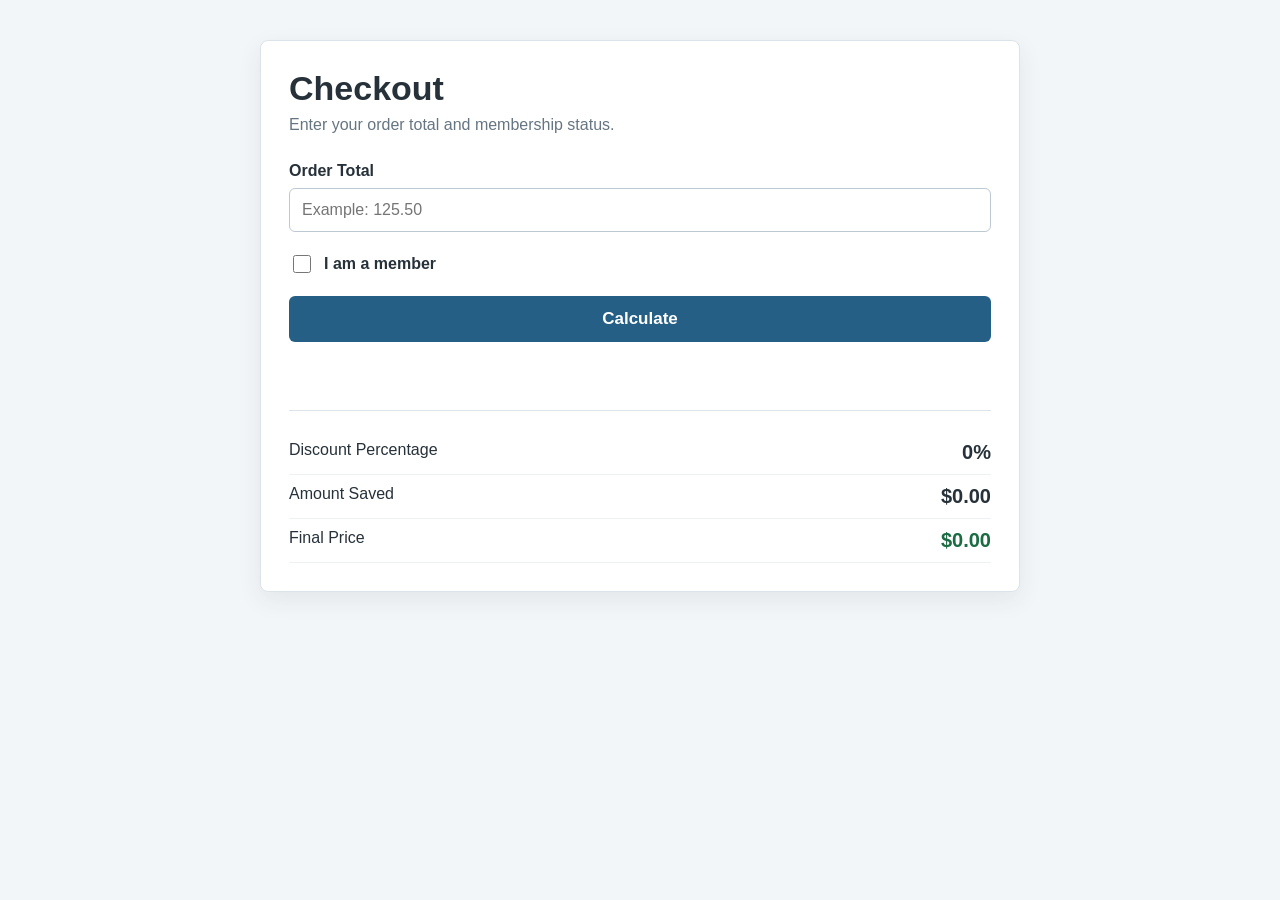
==== oim3690/discount.html @ fbf49e10 "commit" ====
<!doctype html>
<html lang="en">
  <head>
    <meta charset="UTF-8" />
    <meta name="viewport" content="width=device-width, initial-scale=1.0" />
    <title>Discount Calculator</title>
    <style>
      body {
        margin: 0;
        font-family: Arial, Helvetica, sans-serif;
        background-color: #f3f6f8;
        color: #26313a;
      }

      main {
        max-width: 760px;
        margin: 40px auto;
        padding: 0 20px;
      }

      .checkout {
        background-color: white;
        border: 1px solid #dce4ea;
        border-radius: 8px;
        padding: 28px;
        box-shadow: 0 8px 24px rgba(31, 48, 63, 0.08);
      }

      h1 {
        margin: 0 0 8px;
        font-size: 34px;
      }

      .subtitle {
        margin: 0 0 28px;
        color: #667581;
      }

      .form-row {
        margin-bottom: 20px;
      }

      label {
        display: block;
        margin-bottom: 8px;
        font-weight: bold;
      }

      input[type="number"] {
        width: 100%;
        box-sizing: border-box;
        padding: 12px;
        border: 1px solid #bdc9d2;
        border-radius: 6px;
        font-size: 16px;
      }

      .member-row {
        display: flex;
        align-items: center;
        gap: 10px;
        font-weight: bold;
      }

      .member-row input {
        width: 18px;
        height: 18px;
      }

      button {
        width: 100%;
        border: 0;
        border-radius: 6px;
        background-color: #255f85;
        color: white;
        cursor: pointer;
        font-size: 17px;
        font-weight: bold;
        padding: 13px 18px;
      }

      button:hover {
        background-color: #1f4f70;
      }

      .summary {
        margin-top: 28px;
        border-top: 1px solid #dce4ea;
        padding-top: 20px;
      }

      .summary-row {
        display: flex;
        justify-content: space-between;
        gap: 18px;
        padding: 10px 0;
        border-bottom: 1px solid #edf1f4;
      }

      .summary-row strong {
        font-size: 20px;
      }

      .final-price {
        color: #1b6b43;
      }

      .message {
        min-height: 24px;
        color: #a23b3b;
        font-weight: bold;
      }
    </style>
  </head>
  <body>
    <main>
      <section class="checkout" aria-labelledby="checkout-title">
        <h1 id="checkout-title">Checkout</h1>
        <p class="subtitle">Enter your order total and membership status.</p>

        <div class="form-row">
          <label for="total">Order Total</label>
          <input id="total" type="number" min="0" step="0.01" placeholder="Example: 125.50" />
        </div>

        <div class="form-row">
          <label class="member-row">
            <input id="member" type="checkbox" />
            I am a member
          </label>
        </div>

        <button type="button" onclick="calculate()">Calculate</button>

        <p id="message" class="message"></p>

        <div class="summary" aria-live="polite">
          <div class="summary-row">
            <span>Discount Percentage</span>
            <strong id="discount-percent">0%</strong>
          </div>
          <div class="summary-row">
            <span>Amount Saved</span>
            <strong id="amount-saved">$0.00</strong>
          </div>
          <div class="summary-row">
            <span>Final Price</span>
            <strong id="final-price" class="final-price">$0.00</strong>
          </div>
        </div>
      </section>
    </main>

    <script>
      function getDiscount(total, isMember) {
        if (total >= 100 && isMember) {
          return 20;
        } else if (total >= 100 || isMember) {
          return 10;
        } else {
          return 0;
        }
      }

      function calculate() {
        let totalInput = document.getElementById("total");
        let total = Number(totalInput.value);
        let isMember = document.getElementById("member").checked;
        let message = document.getElementById("message");

        if (total < 0 || totalInput.value === "") {
          message.textContent = "Please enter a valid order total.";
          return;
        }

        let discount = getDiscount(total, isMember);
        let amountSaved = total * (discount / 100);
        let finalPrice = total - amountSaved;

        message.textContent = "";

        document.getElementById("discount-percent").textContent = discount + "%";
        document.getElementById("amount-saved").textContent = "$" + amountSaved.toFixed(2);
        document.getElementById("final-price").textContent = "$" + finalPrice.toFixed(2);
      }
    </script>
  </body>
</html>
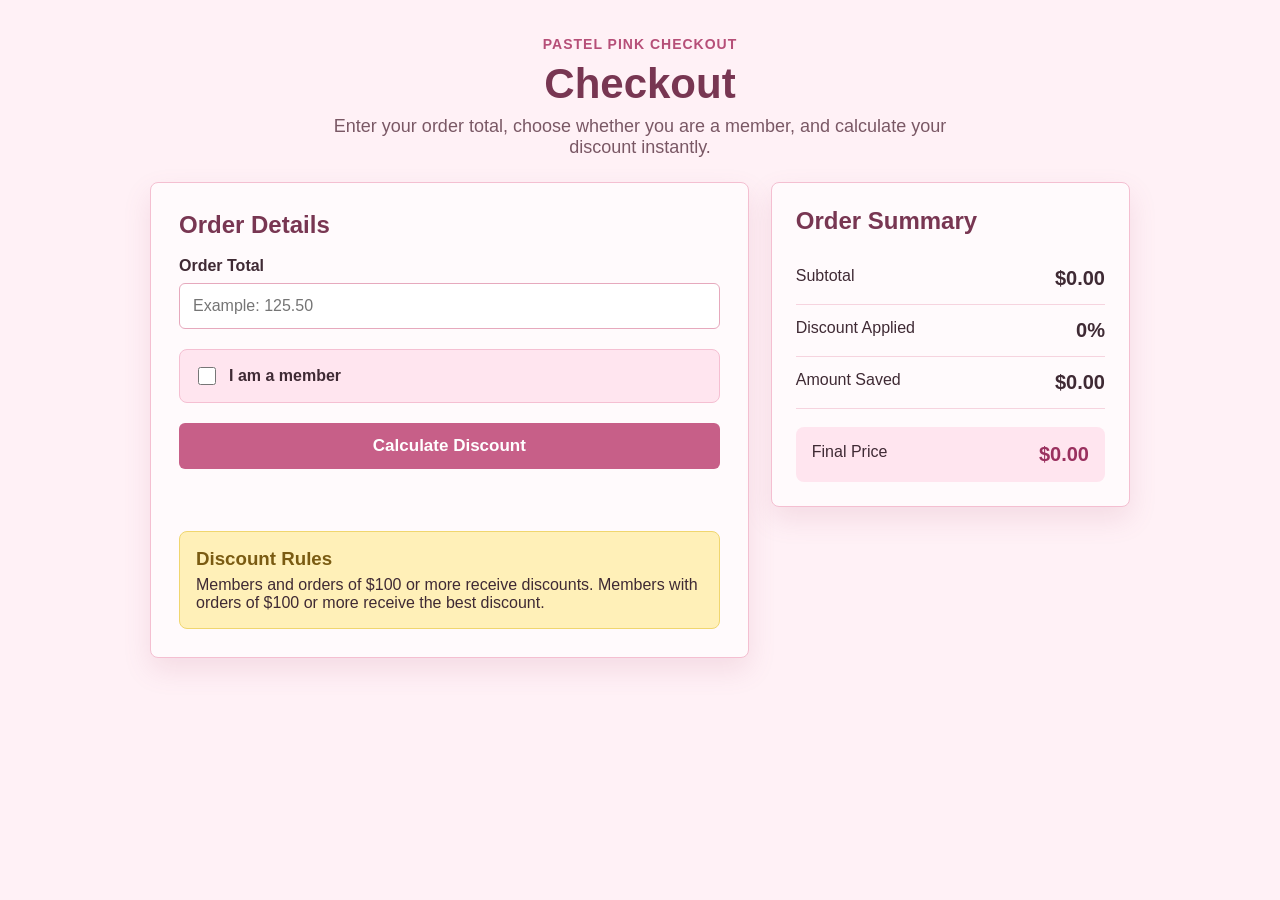
==== commit 2cf81ec5: "Update discount.html" ====
--- a/oim3690/discount.html
+++ b/oim3690/discount.html
@@ -7,33 +7,67 @@
     <style>
       body {
         margin: 0;
-        font-family: Arial, Helvetica, sans-serif;
-        background-color: #f3f6f8;
-        color: #26313a;
+        font-family: "Trebuchet MS", Arial, Helvetica, sans-serif;
+        background-color: #fff1f6;
+        color: #3f2a34;
       }
 
       main {
-        max-width: 760px;
-        margin: 40px auto;
-        padding: 0 20px;
-      }
-
-      .checkout {
-        background-color: white;
-        border: 1px solid #dce4ea;
+        max-width: 980px;
+        margin: 0 auto;
+        padding: 36px 20px;
+      }
+
+      .page-header {
+        margin-bottom: 24px;
+        text-align: center;
+      }
+
+      .eyebrow {
+        color: #b64f78;
+        font-size: 14px;
+        font-weight: bold;
+        letter-spacing: 1px;
+        margin: 0 0 8px;
+        text-transform: uppercase;
+      }
+
+      .checkout-layout {
+        display: grid;
+        grid-template-columns: 1.25fr 0.75fr;
+        gap: 22px;
+        align-items: start;
+      }
+
+      .checkout,
+      .receipt {
+        background-color: #fffafc;
+        border: 1px solid #f4bfd1;
         border-radius: 8px;
-        padding: 28px;
-        box-shadow: 0 8px 24px rgba(31, 48, 63, 0.08);
+        box-shadow: 0 12px 28px rgba(176, 82, 118, 0.14);
       }
 
       h1 {
         margin: 0 0 8px;
-        font-size: 34px;
+        font-size: 42px;
+        color: #783652;
       }
 
       .subtitle {
-        margin: 0 0 28px;
-        color: #667581;
+        margin: 0 auto;
+        max-width: 620px;
+        color: #7a5865;
+        font-size: 18px;
+      }
+
+      .checkout {
+        padding: 28px;
+      }
+
+      .checkout h2,
+      .receipt h2 {
+        margin: 0 0 18px;
+        color: #783652;
       }
 
       .form-row {
@@ -49,29 +83,42 @@
       input[type="number"] {
         width: 100%;
         box-sizing: border-box;
-        padding: 12px;
-        border: 1px solid #bdc9d2;
+        padding: 13px;
+        border: 1px solid #e6a9bd;
         border-radius: 6px;
+        background-color: white;
+        color: #3f2a34;
         font-size: 16px;
+      }
+
+      input[type="number"]:focus {
+        border-color: #c75f88;
+        outline: 3px solid #f9d4e2;
       }
 
       .member-row {
         display: flex;
         align-items: center;
         gap: 10px;
-        font-weight: bold;
+        background-color: #ffe5ef;
+        border: 1px solid #f5bfd2;
+        border-radius: 8px;
+        font-weight: bold;
+        margin: 0;
+        padding: 14px;
       }
 
       .member-row input {
         width: 18px;
         height: 18px;
+        accent-color: #c75f88;
       }
 
       button {
         width: 100%;
         border: 0;
         border-radius: 6px;
-        background-color: #255f85;
+        background-color: #c75f88;
         color: white;
         cursor: pointer;
         font-size: 17px;
@@ -80,75 +127,146 @@
       }
 
       button:hover {
-        background-color: #1f4f70;
+        background-color: #a94870;
+      }
+
+      .member-note {
+        background-color: #fff0b8;
+        border: 1px solid #f0d66f;
+        border-radius: 8px;
+        margin: 22px 0 0;
+        padding: 16px;
+      }
+
+      .member-note h3 {
+        color: #7a5b12;
+        margin: 0 0 6px;
+      }
+
+      .member-note p {
+        margin: 0;
       }
 
       .summary {
-        margin-top: 28px;
-        border-top: 1px solid #dce4ea;
-        padding-top: 20px;
+        margin-top: 10px;
       }
 
       .summary-row {
         display: flex;
         justify-content: space-between;
         gap: 18px;
-        padding: 10px 0;
-        border-bottom: 1px solid #edf1f4;
+        padding: 14px 0;
+        border-bottom: 1px solid #f6d4df;
       }
 
       .summary-row strong {
         font-size: 20px;
       }
 
+      .receipt {
+        padding: 24px;
+      }
+
+      .receipt-total {
+        background-color: #ffe5ef;
+        border-radius: 8px;
+        margin-top: 18px;
+        padding: 16px;
+      }
+
+      .receipt-total .summary-row {
+        border-bottom: 0;
+        padding: 0;
+      }
+
       .final-price {
-        color: #1b6b43;
+        color: #9a315f;
+        font-size: 26px;
       }
 
       .message {
         min-height: 24px;
         color: #a23b3b;
         font-weight: bold;
+      }
+
+      @media (max-width: 760px) {
+        .checkout-layout {
+          grid-template-columns: 1fr;
+        }
+
+        h1 {
+          font-size: 34px;
+        }
       }
     </style>
   </head>
   <body>
     <main>
-      <section class="checkout" aria-labelledby="checkout-title">
+      <header class="page-header">
+        <p class="eyebrow">Pastel Pink Checkout</p>
         <h1 id="checkout-title">Checkout</h1>
-        <p class="subtitle">Enter your order total and membership status.</p>
-
-        <div class="form-row">
-          <label for="total">Order Total</label>
-          <input id="total" type="number" min="0" step="0.01" placeholder="Example: 125.50" />
-        </div>
-
-        <div class="form-row">
-          <label class="member-row">
-            <input id="member" type="checkbox" />
-            I am a member
-          </label>
-        </div>
-
-        <button type="button" onclick="calculate()">Calculate</button>
-
-        <p id="message" class="message"></p>
-
-        <div class="summary" aria-live="polite">
-          <div class="summary-row">
-            <span>Discount Percentage</span>
-            <strong id="discount-percent">0%</strong>
-          </div>
-          <div class="summary-row">
-            <span>Amount Saved</span>
-            <strong id="amount-saved">$0.00</strong>
-          </div>
-          <div class="summary-row">
-            <span>Final Price</span>
-            <strong id="final-price" class="final-price">$0.00</strong>
-          </div>
-        </div>
-      </section>
+        <p class="subtitle">
+          Enter your order total, choose whether you are a member, and calculate
+          your discount instantly.
+        </p>
+      </header>
+
+      <div class="checkout-layout">
+        <section class="checkout" aria-labelledby="details-title">
+          <h2 id="details-title">Order Details</h2>
+
+          <div class="form-row">
+            <label for="total">Order Total</label>
+            <input id="total" type="number" min="0" step="0.01" placeholder="Example: 125.50" />
+          </div>
+
+          <div class="form-row">
+            <label class="member-row">
+              <input id="member" type="checkbox" />
+              I am a member
+            </label>
+          </div>
+
+          <button type="button" onclick="calculate()">Calculate Discount</button>
+
+          <p id="message" class="message"></p>
+
+          <div class="member-note">
+            <h3>Discount Rules</h3>
+            <p>
+              Members and orders of $100 or more receive discounts. Members
+              with orders of $100 or more receive the best discount.
+            </p>
+          </div>
+        </section>
+
+        <aside class="receipt" aria-labelledby="receipt-title" aria-live="polite">
+          <h2 id="receipt-title">Order Summary</h2>
+
+          <div class="summary">
+            <div class="summary-row">
+              <span>Subtotal</span>
+              <strong id="subtotal">$0.00</strong>
+            </div>
+            <div class="summary-row">
+              <span>Discount Applied</span>
+              <strong id="discount-percent">0%</strong>
+            </div>
+            <div class="summary-row">
+              <span>Amount Saved</span>
+              <strong id="amount-saved">$0.00</strong>
+            </div>
+          </div>
+
+          <div class="receipt-total">
+            <div class="summary-row">
+              <span>Final Price</span>
+              <strong id="final-price" class="final-price">$0.00</strong>
+            </div>
+          </div>
+        </aside>
+      </div>
     </main>
 
     <script>
@@ -179,6 +297,7 @@
 
         message.textContent = "";
 
+        document.getElementById("subtotal").textContent = "$" + total.toFixed(2);
         document.getElementById("discount-percent").textContent = discount + "%";
         document.getElementById("amount-saved").textContent = "$" + amountSaved.toFixed(2);
         document.getElementById("final-price").textContent = "$" + finalPrice.toFixed(2);
